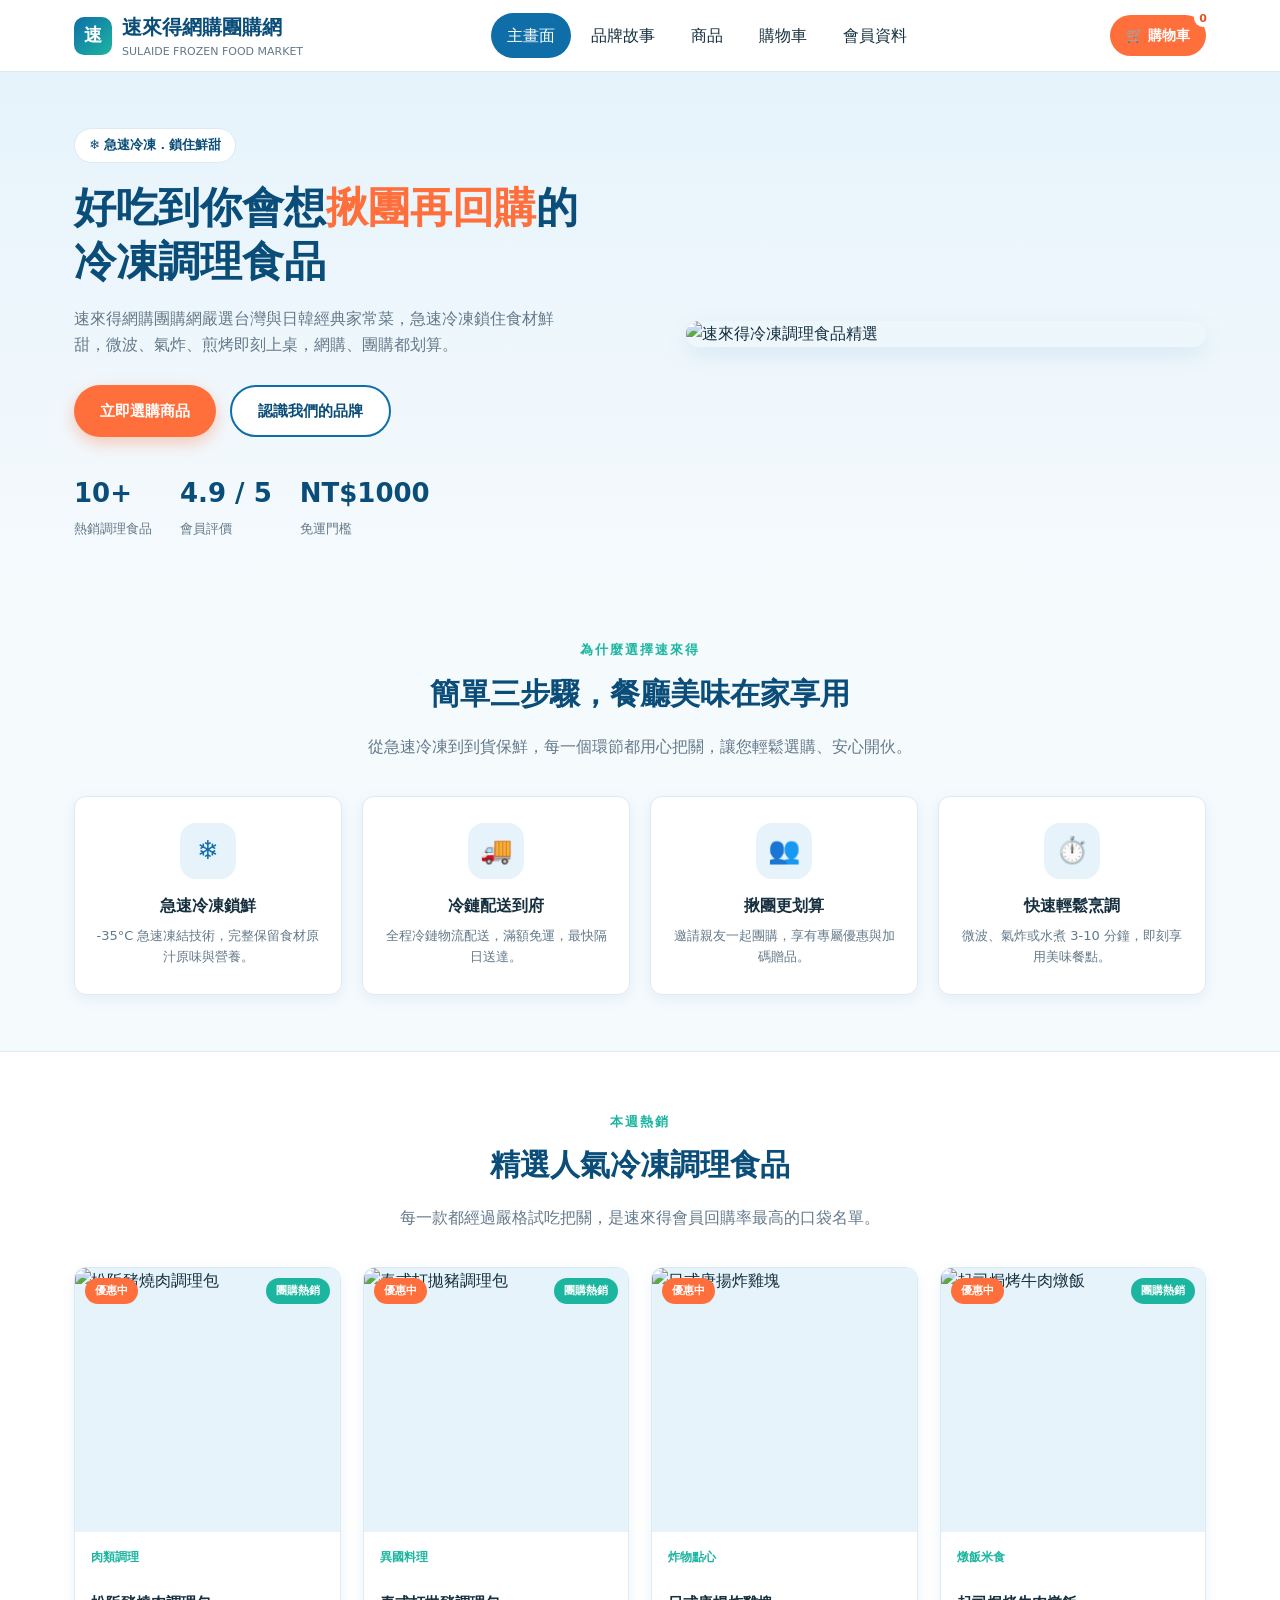
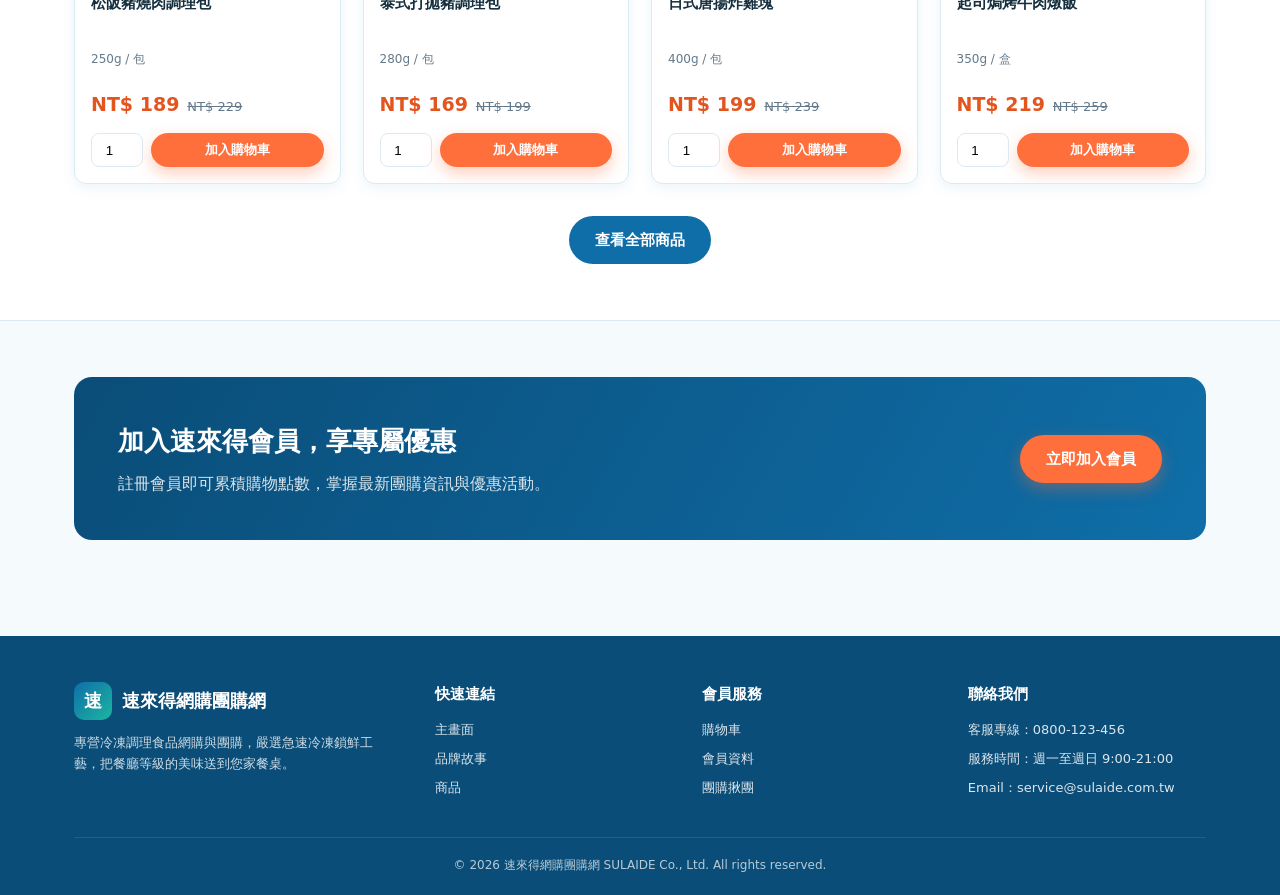
==== index.html @ c5a6b66e "建立速來得網購團購網冷凍食品電商網站 五頁式靜態網站（主畫面、品牌故事、商品、購物車、會員資料），共用固定導航列與品牌配色。 商品資料改為 10 項冷凍調理食品，串接 Supabase（frozen_" ====
<!DOCTYPE html>
<html lang="zh-Hant">
<head>
<meta charset="UTF-8">
<meta name="viewport" content="width=device-width, initial-scale=1.0">
<title>速來得網購團購網｜冷凍調理食品專賣</title>
<meta name="description" content="速來得網購團購網，嚴選冷凍調理食品，網購與團購最划算的選擇。">
<link rel="stylesheet" href="css/style.css">
</head>
<body>

<header class="site-header">
  <div class="nav-wrap">
    <a href="index.html" class="brand">
      <span class="brand-logo">速</span>
      <span>速來得網購團購網<small>SULAIDE FROZEN FOOD MARKET</small></span>
    </a>
    <button class="nav-toggle" aria-label="選單">☰</button>
    <nav class="main-nav">
      <ul>
        <li><a href="index.html" class="active">主畫面</a></li>
        <li><a href="brand-story.html">品牌故事</a></li>
        <li><a href="products.html">商品</a></li>
        <li><a href="cart.html">購物車</a></li>
        <li><a href="member.html">會員資料</a></li>
      </ul>
    </nav>
    <a href="cart.html" class="nav-cart-btn">🛒 購物車<span class="cart-badge">0</span></a>
  </div>
</header>

<main>

  <section class="hero">
    <div class="container hero-inner">
      <div>
        <span class="hero-tag">❄️ 急速冷凍．鎖住鮮甜</span>
        <h1>好吃到你會想<span>揪團再回購</span>的<br>冷凍調理食品</h1>
        <p>速來得網購團購網嚴選台灣與日韓經典家常菜，急速冷凍鎖住食材鮮甜，微波、氣炸、煎烤即刻上桌，網購、團購都划算。</p>
        <div class="hero-actions">
          <a href="products.html" class="btn btn-primary">立即選購商品</a>
          <a href="brand-story.html" class="btn btn-outline">認識我們的品牌</a>
        </div>
        <div class="hero-stats">
          <div><strong>10+</strong><span>熱銷調理食品</span></div>
          <div><strong>4.9 / 5</strong><span>會員評價</span></div>
          <div><strong>NT$1000</strong><span>免運門檻</span></div>
        </div>
      </div>
      <div class="hero-media">
        <img src="https://d8j0ntlcm91z4.cloudfront.net/user_3BVzWwzFpQMnczqiEQPK9nELTJU/hf_20260701_132415_3a5bf8ac-da9d-4d56-912f-b01a0984397f.png" alt="速來得冷凍調理食品精選">
      </div>
    </div>
  </section>

  <section>
    <div class="container">
      <div class="section-head">
        <span class="section-tag">為什麼選擇速來得</span>
        <h2>簡單三步驟，餐廳美味在家享用</h2>
        <p>從急速冷凍到到貨保鮮，每一個環節都用心把關，讓您輕鬆選購、安心開伙。</p>
      </div>
      <div class="feature-grid">
        <div class="feature-card">
          <div class="feature-icon">❄️</div>
          <h3>急速冷凍鎖鮮</h3>
          <p>-35°C 急速凍結技術，完整保留食材原汁原味與營養。</p>
        </div>
        <div class="feature-card">
          <div class="feature-icon">🚚</div>
          <h3>冷鏈配送到府</h3>
          <p>全程冷鏈物流配送，滿額免運，最快隔日送達。</p>
        </div>
        <div class="feature-card">
          <div class="feature-icon">👥</div>
          <h3>揪團更划算</h3>
          <p>邀請親友一起團購，享有專屬優惠與加碼贈品。</p>
        </div>
        <div class="feature-card">
          <div class="feature-icon">⏱️</div>
          <h3>快速輕鬆烹調</h3>
          <p>微波、氣炸或水煮 3-10 分鐘，即刻享用美味餐點。</p>
        </div>
      </div>
    </div>
  </section>

  <section style="background:var(--color-surface); border-top:1px solid var(--color-border); border-bottom:1px solid var(--color-border);">
    <div class="container">
      <div class="section-head">
        <span class="section-tag">本週熱銷</span>
        <h2>精選人氣冷凍調理食品</h2>
        <p>每一款都經過嚴格試吃把關，是速來得會員回購率最高的口袋名單。</p>
      </div>
      <div class="product-grid" id="featured-products"></div>
      <div class="text-center" style="margin-top:32px;">
        <a href="products.html" class="btn btn-secondary">查看全部商品</a>
      </div>
    </div>
  </section>

  <section>
    <div class="container">
      <div class="cta-banner">
        <div>
          <h2>加入速來得會員，享專屬優惠</h2>
          <p>註冊會員即可累積購物點數，掌握最新團購資訊與優惠活動。</p>
        </div>
        <a href="member.html" class="btn btn-primary">立即加入會員</a>
      </div>
    </div>
  </section>

</main>

<footer class="site-footer">
  <div class="container">
    <div class="footer-grid">
      <div>
        <div class="footer-brand"><span class="brand-logo">速</span>速來得網購團購網</div>
        <p class="footer-desc">專營冷凍調理食品網購與團購，嚴選急速冷凍鎖鮮工藝，把餐廳等級的美味送到您家餐桌。</p>
      </div>
      <div>
        <h4>快速連結</h4>
        <ul>
          <li><a href="index.html">主畫面</a></li>
          <li><a href="brand-story.html">品牌故事</a></li>
          <li><a href="products.html">商品</a></li>
        </ul>
      </div>
      <div>
        <h4>會員服務</h4>
        <ul>
          <li><a href="cart.html">購物車</a></li>
          <li><a href="member.html">會員資料</a></li>
          <li><a href="#">團購揪團</a></li>
        </ul>
      </div>
      <div>
        <h4>聯絡我們</h4>
        <ul>
          <li>客服專線：0800-123-456</li>
          <li>服務時間：週一至週日 9:00-21:00</li>
          <li>Email：service@sulaide.com.tw</li>
        </ul>
      </div>
    </div>
    <div class="footer-bottom">© 2026 速來得網購團購網 SULAIDE Co., Ltd. All rights reserved.</div>
  </div>
</footer>

<script src="https://cdn.jsdelivr.net/npm/@supabase/supabase-js@2"></script>
<script src="js/supabase-client.js"></script>
<script src="js/products-data.js"></script>
<script src="js/main.js"></script>
<script src="js/products.js"></script>
<script>
  renderProductGrid(document.getElementById("featured-products"), { limit: 4 });
</script>
</body>
</html>
---- css/style.css ----
/* ===================================================
   速來得網購團購網 - 品牌共用樣式
   =================================================== */

:root {
  --color-primary: #0f6ea8;
  --color-primary-dark: #0a4d78;
  --color-primary-light: #e6f3fb;
  --color-secondary: #1cb6a0;
  --color-accent: #ff6f3c;
  --color-accent-dark: #e2551f;
  --color-bg: #f5fafd;
  --color-surface: #ffffff;
  --color-text: #16303f;
  --color-muted: #64798a;
  --color-border: #dceaf3;
  --radius-lg: 18px;
  --radius-md: 12px;
  --radius-sm: 8px;
  --shadow-soft: 0 8px 24px rgba(15, 110, 168, 0.1);
  --shadow-card: 0 4px 14px rgba(15, 110, 168, 0.08);
  --header-height: 72px;
}

* { box-sizing: border-box; }

html { scroll-behavior: smooth; }

body {
  margin: 0;
  font-family: "Noto Sans TC", "PingFang TC", "Microsoft JhengHei", system-ui, sans-serif;
  background: var(--color-bg);
  color: var(--color-text);
  line-height: 1.6;
  padding-top: var(--header-height);
}

img { max-width: 100%; display: block; }
a { text-decoration: none; color: inherit; }
ul { list-style: none; margin: 0; padding: 0; }
button { font-family: inherit; cursor: pointer; }

.container {
  width: 100%;
  max-width: 1180px;
  margin: 0 auto;
  padding: 0 24px;
}

/* ---------- Header / Nav ---------- */
.site-header {
  position: fixed;
  top: 0; left: 0; right: 0;
  height: var(--header-height);
  background: rgba(255, 255, 255, 0.96);
  backdrop-filter: blur(6px);
  border-bottom: 1px solid var(--color-border);
  z-index: 1000;
}

.nav-wrap {
  max-width: 1180px;
  margin: 0 auto;
  padding: 0 24px;
  height: 100%;
  display: flex;
  align-items: center;
  justify-content: space-between;
  gap: 16px;
}

.brand {
  display: flex;
  align-items: center;
  gap: 10px;
  font-weight: 700;
  font-size: 20px;
  color: var(--color-primary-dark);
  white-space: nowrap;
}

.brand-logo {
  width: 38px;
  height: 38px;
  border-radius: 10px;
  background: linear-gradient(135deg, var(--color-primary), var(--color-secondary));
  display: flex;
  align-items: center;
  justify-content: center;
  color: #fff;
  font-size: 18px;
  font-weight: 800;
  flex-shrink: 0;
}

.brand small {
  display: block;
  font-size: 11px;
  font-weight: 400;
  color: var(--color-muted);
}

.main-nav ul {
  display: flex;
  gap: 4px;
}

.main-nav a {
  display: inline-block;
  padding: 10px 16px;
  border-radius: 999px;
  font-weight: 500;
  color: var(--color-text);
  transition: background 0.2s, color 0.2s;
}

.main-nav a:hover {
  background: var(--color-primary-light);
  color: var(--color-primary-dark);
}

.main-nav a.active {
  background: var(--color-primary);
  color: #fff;
}

.nav-cart-btn {
  position: relative;
  display: inline-flex;
  align-items: center;
  gap: 6px;
  padding: 9px 16px;
  border-radius: 999px;
  background: var(--color-accent);
  color: #fff;
  font-weight: 600;
  font-size: 14px;
  white-space: nowrap;
  transition: background 0.2s;
}
.nav-cart-btn:hover { background: var(--color-accent-dark); }

.cart-badge {
  position: absolute;
  top: -6px;
  right: -6px;
  background: #fff;
  color: var(--color-accent-dark);
  font-size: 11px;
  font-weight: 800;
  min-width: 18px;
  height: 18px;
  border-radius: 999px;
  display: flex;
  align-items: center;
  justify-content: center;
  padding: 0 4px;
}

.nav-toggle {
  display: none;
  width: 40px;
  height: 40px;
  border: none;
  background: var(--color-primary-light);
  border-radius: var(--radius-sm);
  font-size: 18px;
  color: var(--color-primary-dark);
}

@media (max-width: 860px) {
  .nav-toggle { display: inline-flex; align-items: center; justify-content: center; }
  .main-nav {
    position: absolute;
    top: var(--header-height);
    left: 0; right: 0;
    background: #fff;
    border-bottom: 1px solid var(--color-border);
    display: none;
    box-shadow: var(--shadow-soft);
  }
  .main-nav.open { display: block; }
  .main-nav ul { flex-direction: column; padding: 12px; gap: 4px; }
  .main-nav a { display: block; text-align: center; }
}

/* ---------- Buttons ---------- */
.btn {
  display: inline-flex;
  align-items: center;
  justify-content: center;
  gap: 8px;
  padding: 12px 26px;
  border-radius: 999px;
  font-weight: 700;
  font-size: 15px;
  border: none;
  transition: transform 0.15s, box-shadow 0.15s, background 0.2s;
}
.btn:active { transform: scale(0.97); }

.btn-primary {
  background: var(--color-accent);
  color: #fff;
  box-shadow: 0 6px 16px rgba(255, 111, 60, 0.35);
}
.btn-primary:hover { background: var(--color-accent-dark); }

.btn-outline {
  background: #fff;
  color: var(--color-primary-dark);
  border: 2px solid var(--color-primary);
}
.btn-outline:hover { background: var(--color-primary-light); }

.btn-secondary {
  background: var(--color-primary);
  color: #fff;
}
.btn-secondary:hover { background: var(--color-primary-dark); }

.btn-block { width: 100%; }
.btn-sm { padding: 8px 16px; font-size: 13px; }
.btn:disabled { opacity: 0.5; cursor: not-allowed; }

/* ---------- Hero ---------- */
.hero {
  background: linear-gradient(180deg, var(--color-primary-light) 0%, var(--color-bg) 100%);
  padding: 56px 0 40px;
}

.hero-inner {
  display: grid;
  grid-template-columns: 1.1fr 1fr;
  gap: 40px;
  align-items: center;
}

.hero-tag {
  display: inline-flex;
  align-items: center;
  gap: 6px;
  background: #fff;
  border: 1px solid var(--color-border);
  color: var(--color-primary-dark);
  font-size: 13px;
  font-weight: 700;
  padding: 6px 14px;
  border-radius: 999px;
  margin-bottom: 18px;
}

.hero h1 {
  font-size: 42px;
  line-height: 1.3;
  margin: 0 0 16px;
  color: var(--color-primary-dark);
}

.hero h1 span { color: var(--color-accent); }

.hero p {
  font-size: 16px;
  color: var(--color-muted);
  margin-bottom: 28px;
  max-width: 480px;
}

.hero-actions { display: flex; gap: 14px; flex-wrap: wrap; }

.hero-media {
  border-radius: var(--radius-lg);
  overflow: hidden;
  box-shadow: var(--shadow-soft);
}
.hero-media img { width: 100%; height: 100%; object-fit: cover; }

.hero-stats {
  display: flex;
  gap: 28px;
  margin-top: 36px;
  flex-wrap: wrap;
}
.hero-stats div strong {
  display: block;
  font-size: 26px;
  color: var(--color-primary-dark);
}
.hero-stats div span {
  font-size: 13px;
  color: var(--color-muted);
}

/* ---------- Section ---------- */
section { padding: 56px 0; }
.section-head {
  text-align: center;
  max-width: 640px;
  margin: 0 auto 36px;
}
.section-tag {
  color: var(--color-secondary);
  font-weight: 800;
  letter-spacing: 2px;
  font-size: 13px;
  text-transform: uppercase;
}
.section-head h2 {
  font-size: 30px;
  color: var(--color-primary-dark);
  margin: 8px 0 10px;
}
.section-head p { color: var(--color-muted); }

/* ---------- Feature Grid ---------- */
.feature-grid {
  display: grid;
  grid-template-columns: repeat(4, 1fr);
  gap: 20px;
}
.feature-card {
  background: var(--color-surface);
  border-radius: var(--radius-md);
  padding: 26px 20px;
  text-align: center;
  box-shadow: var(--shadow-card);
  border: 1px solid var(--color-border);
}
.feature-icon {
  width: 56px;
  height: 56px;
  border-radius: 16px;
  background: var(--color-primary-light);
  color: var(--color-primary);
  font-size: 26px;
  display: flex;
  align-items: center;
  justify-content: center;
  margin: 0 auto 14px;
}
.feature-card h3 { margin: 0 0 8px; font-size: 16px; color: var(--color-text); }
.feature-card p { margin: 0; font-size: 13px; color: var(--color-muted); }

@media (max-width: 860px) {
  .feature-grid { grid-template-columns: repeat(2, 1fr); }
}

/* ---------- Product Grid & Card ---------- */
.toolbar {
  display: flex;
  flex-wrap: wrap;
  gap: 12px;
  align-items: center;
  justify-content: space-between;
  margin-bottom: 28px;
}

.search-box {
  display: flex;
  align-items: center;
  gap: 8px;
  background: #fff;
  border: 1px solid var(--color-border);
  border-radius: 999px;
  padding: 8px 18px;
  flex: 1;
  min-width: 220px;
  max-width: 360px;
}
.search-box input {
  border: none;
  outline: none;
  flex: 1;
  font-size: 14px;
  background: transparent;
}

.chip-group { display: flex; gap: 8px; flex-wrap: wrap; }
.chip {
  padding: 8px 16px;
  border-radius: 999px;
  border: 1px solid var(--color-border);
  background: #fff;
  font-size: 13px;
  font-weight: 600;
  color: var(--color-muted);
}
.chip.active {
  background: var(--color-primary);
  border-color: var(--color-primary);
  color: #fff;
}

.product-grid {
  display: grid;
  grid-template-columns: repeat(4, 1fr);
  gap: 22px;
}

@media (max-width: 1024px) {
  .product-grid { grid-template-columns: repeat(3, 1fr); }
}
@media (max-width: 720px) {
  .product-grid { grid-template-columns: repeat(2, 1fr); }
  .feature-grid { grid-template-columns: repeat(2, 1fr); }
}

.product-card {
  background: var(--color-surface);
  border-radius: var(--radius-md);
  overflow: hidden;
  box-shadow: var(--shadow-card);
  border: 1px solid var(--color-border);
  display: flex;
  flex-direction: column;
  transition: transform 0.2s, box-shadow 0.2s;
}
.product-card:hover {
  transform: translateY(-4px);
  box-shadow: 0 14px 30px rgba(15, 110, 168, 0.16);
}

.product-thumb { position: relative; aspect-ratio: 1 / 1; overflow: hidden; background: var(--color-primary-light); }
.product-thumb img { width: 100%; height: 100%; object-fit: cover; }

.product-badge {
  position: absolute;
  top: 10px; left: 10px;
  background: var(--color-accent);
  color: #fff;
  font-size: 11px;
  font-weight: 800;
  padding: 4px 10px;
  border-radius: 999px;
}
.product-badge.group {
  left: auto;
  right: 10px;
  background: var(--color-secondary);
}

.product-body { padding: 16px; display: flex; flex-direction: column; gap: 8px; flex: 1; }
.product-cat { font-size: 12px; color: var(--color-secondary); font-weight: 700; }
.product-name { font-size: 15px; font-weight: 700; color: var(--color-text); }
.product-spec { font-size: 12px; color: var(--color-muted); }

.product-price-row {
  display: flex;
  align-items: baseline;
  gap: 8px;
  margin-top: auto;
}
.price-now { font-size: 19px; font-weight: 800; color: var(--color-accent-dark); }
.price-old { font-size: 13px; color: var(--color-muted); text-decoration: line-through; }

.product-actions { display: flex; gap: 8px; margin-top: 6px; }
.qty-input {
  width: 52px;
  text-align: center;
  border: 1px solid var(--color-border);
  border-radius: var(--radius-sm);
  padding: 8px 4px;
}

/* ---------- Story page ---------- */
.story-hero {
  position: relative;
  border-radius: var(--radius-lg);
  overflow: hidden;
  box-shadow: var(--shadow-soft);
}
.story-hero img { width: 100%; height: 340px; object-fit: cover; }
.story-hero-caption {
  position: absolute; bottom: 0; left: 0; right: 0;
  padding: 26px 30px;
  background: linear-gradient(0deg, rgba(10,77,120,0.85), transparent);
  color: #fff;
}
.story-hero-caption h1 { margin: 0; font-size: 30px; }
.story-hero-caption p { margin: 6px 0 0; opacity: 0.9; }

.timeline {
  display: grid;
  grid-template-columns: repeat(4, 1fr);
  gap: 20px;
  margin-top: 10px;
}
.timeline-item {
  background: var(--color-surface);
  border: 1px solid var(--color-border);
  border-radius: var(--radius-md);
  padding: 22px 18px;
  box-shadow: var(--shadow-card);
}
.timeline-item .year { color: var(--color-accent-dark); font-weight: 800; font-size: 20px; }
.timeline-item h4 { margin: 6px 0; color: var(--color-primary-dark); }
.timeline-item p { margin: 0; font-size: 13px; color: var(--color-muted); }

@media (max-width: 860px) {
  .timeline { grid-template-columns: repeat(2, 1fr); }
}

.value-grid {
  display: grid;
  grid-template-columns: repeat(3, 1fr);
  gap: 20px;
}
@media (max-width: 860px) { .value-grid { grid-template-columns: 1fr; } }

.value-card {
  background: linear-gradient(160deg, var(--color-primary) 0%, var(--color-primary-dark) 100%);
  color: #fff;
  border-radius: var(--radius-md);
  padding: 28px 24px;
}
.value-card h3 { margin: 0 0 10px; }
.value-card p { margin: 0; opacity: 0.9; font-size: 14px; }

/* ---------- Cart page ---------- */
.cart-layout {
  display: grid;
  grid-template-columns: 2fr 1fr;
  gap: 28px;
  align-items: start;
}
@media (max-width: 900px) {
  .cart-layout { grid-template-columns: 1fr; }
}

.cart-list {
  background: var(--color-surface);
  border: 1px solid var(--color-border);
  border-radius: var(--radius-md);
  overflow: hidden;
}

.cart-row {
  display: grid;
  grid-template-columns: 72px 1fr auto auto auto;
  gap: 14px;
  align-items: center;
  padding: 16px;
  border-bottom: 1px solid var(--color-border);
}
.cart-row:last-child { border-bottom: none; }
.cart-row img { width: 72px; height: 72px; border-radius: var(--radius-sm); object-fit: cover; }
.cart-row .name { font-weight: 700; font-size: 14px; }
.cart-row .spec { font-size: 12px; color: var(--color-muted); }
.cart-row .price { font-weight: 800; color: var(--color-accent-dark); white-space: nowrap; }

.qty-control {
  display: flex;
  align-items: center;
  border: 1px solid var(--color-border);
  border-radius: 999px;
  overflow: hidden;
}
.qty-control button {
  width: 28px; height: 28px;
  border: none;
  background: var(--color-primary-light);
  color: var(--color-primary-dark);
  font-weight: 700;
}
.qty-control span { width: 32px; text-align: center; font-size: 13px; }

.remove-btn {
  border: none;
  background: none;
  color: #c0392b;
  font-size: 13px;
  font-weight: 700;
}

.cart-empty {
  text-align: center;
  padding: 60px 20px;
  color: var(--color-muted);
}
.cart-empty .icon { font-size: 44px; margin-bottom: 12px; }

.summary-card {
  background: var(--color-surface);
  border: 1px solid var(--color-border);
  border-radius: var(--radius-md);
  padding: 24px;
  box-shadow: var(--shadow-card);
}
.summary-card h3 { margin-top: 0; color: var(--color-primary-dark); }
.summary-row {
  display: flex;
  justify-content: space-between;
  font-size: 14px;
  margin-bottom: 10px;
  color: var(--color-muted);
}
.summary-row.total {
  font-size: 18px;
  font-weight: 800;
  color: var(--color-text);
  border-top: 1px dashed var(--color-border);
  padding-top: 14px;
  margin-top: 14px;
}
.summary-note {
  background: var(--color-primary-light);
  color: var(--color-primary-dark);
  border-radius: var(--radius-sm);
  padding: 10px 14px;
  font-size: 12px;
  margin: 14px 0;
}

/* ---------- Member page ---------- */
.member-layout {
  display: grid;
  grid-template-columns: 320px 1fr;
  gap: 28px;
  align-items: start;
}
@media (max-width: 900px) {
  .member-layout { grid-template-columns: 1fr; }
}

.member-card {
  background: linear-gradient(160deg, var(--color-primary) 0%, var(--color-secondary) 100%);
  color: #fff;
  border-radius: var(--radius-lg);
  padding: 30px 24px;
  text-align: center;
}
.member-avatar {
  width: 84px; height: 84px;
  border-radius: 50%;
  background: rgba(255,255,255,0.25);
  display: flex;
  align-items: center;
  justify-content: center;
  font-size: 34px;
  margin: 0 auto 14px;
  border: 3px solid rgba(255,255,255,0.5);
}
.member-card h3 { margin: 4px 0; }
.member-level {
  display: inline-block;
  background: rgba(255,255,255,0.2);
  padding: 4px 14px;
  border-radius: 999px;
  font-size: 12px;
  margin-top: 6px;
}
.member-points {
  margin-top: 18px;
  background: rgba(255,255,255,0.15);
  border-radius: var(--radius-md);
  padding: 14px;
}
.member-points strong { font-size: 24px; display: block; }
.member-points span { font-size: 12px; opacity: 0.85; }

.form-card {
  background: var(--color-surface);
  border: 1px solid var(--color-border);
  border-radius: var(--radius-md);
  padding: 28px;
  box-shadow: var(--shadow-card);
}
.form-card h3 { margin-top: 0; color: var(--color-primary-dark); }
.form-grid {
  display: grid;
  grid-template-columns: 1fr 1fr;
  gap: 16px;
}
@media (max-width: 600px) { .form-grid { grid-template-columns: 1fr; } }

.form-field { display: flex; flex-direction: column; gap: 6px; margin-bottom: 4px; }
.form-field.full { grid-column: 1 / -1; }
.form-field label { font-size: 13px; font-weight: 700; color: var(--color-text); }
.form-field input, .form-field textarea {
  border: 1px solid var(--color-border);
  border-radius: var(--radius-sm);
  padding: 11px 14px;
  font-size: 14px;
  font-family: inherit;
  outline: none;
  transition: border-color 0.2s;
}
.form-field input:focus, .form-field textarea:focus { border-color: var(--color-primary); }

.auth-tabs { display: flex; gap: 8px; margin-bottom: 20px; }
.auth-tabs button {
  flex: 1;
  padding: 10px;
  border-radius: var(--radius-sm);
  border: 1px solid var(--color-border);
  background: #fff;
  font-weight: 700;
  color: var(--color-muted);
}
.auth-tabs button.active { background: var(--color-primary); color: #fff; border-color: var(--color-primary); }

.form-msg { font-size: 13px; padding: 10px 14px; border-radius: var(--radius-sm); margin-bottom: 14px; display: none; }
.form-msg.show { display: block; }
.form-msg.success { background: #e5f8ef; color: #1a9b62; }
.form-msg.error { background: #fdecea; color: #c0392b; }

.order-history { margin-top: 24px; }
.order-item {
  display: flex;
  justify-content: space-between;
  padding: 14px 16px;
  border: 1px solid var(--color-border);
  border-radius: var(--radius-sm);
  margin-bottom: 10px;
  font-size: 13px;
}

/* ---------- CTA banner ---------- */
.cta-banner {
  background: linear-gradient(120deg, var(--color-primary-dark), var(--color-primary));
  border-radius: var(--radius-lg);
  padding: 44px;
  color: #fff;
  display: flex;
  align-items: center;
  justify-content: space-between;
  gap: 20px;
  flex-wrap: wrap;
}
.cta-banner h2 { margin: 0 0 8px; font-size: 26px; }
.cta-banner p { margin: 0; opacity: 0.85; }

/* ---------- Footer ---------- */
.site-footer {
  background: var(--color-primary-dark);
  color: #fff;
  padding: 46px 0 20px;
  margin-top: 40px;
}
.footer-grid {
  display: grid;
  grid-template-columns: 1.4fr 1fr 1fr 1fr;
  gap: 28px;
  margin-bottom: 30px;
}
@media (max-width: 860px) { .footer-grid { grid-template-columns: 1fr 1fr; } }
.footer-grid h4 { margin: 0 0 14px; font-size: 15px; }
.footer-grid ul li { margin-bottom: 8px; font-size: 13px; opacity: 0.85; }
.footer-brand { display: flex; align-items: center; gap: 10px; font-weight: 800; font-size: 18px; margin-bottom: 12px; }
.footer-desc { font-size: 13px; opacity: 0.8; max-width: 320px; }
.footer-bottom {
  border-top: 1px solid rgba(255,255,255,0.15);
  padding-top: 18px;
  text-align: center;
  font-size: 12px;
  opacity: 0.7;
}

/* ---------- Toast ---------- */
.toast {
  position: fixed;
  bottom: 26px;
  left: 50%;
  transform: translateX(-50%) translateY(20px);
  background: var(--color-text);
  color: #fff;
  padding: 12px 22px;
  border-radius: 999px;
  font-size: 14px;
  font-weight: 600;
  opacity: 0;
  pointer-events: none;
  transition: opacity 0.25s, transform 0.25s;
  z-index: 2000;
}
.toast.show {
  opacity: 1;
  transform: translateX(-50%) translateY(0);
}

/* ---------- Utility ---------- */
.text-center { text-align: center; }
.mt-0 { margin-top: 0; }
.badge-line { display: flex; gap: 10px; flex-wrap: wrap; margin-top: 14px; }
.badge-line span {
  background: var(--color-primary-light);
  color: var(--color-primary-dark);
  font-size: 12px;
  font-weight: 700;
  padding: 6px 12px;
  border-radius: 999px;
}
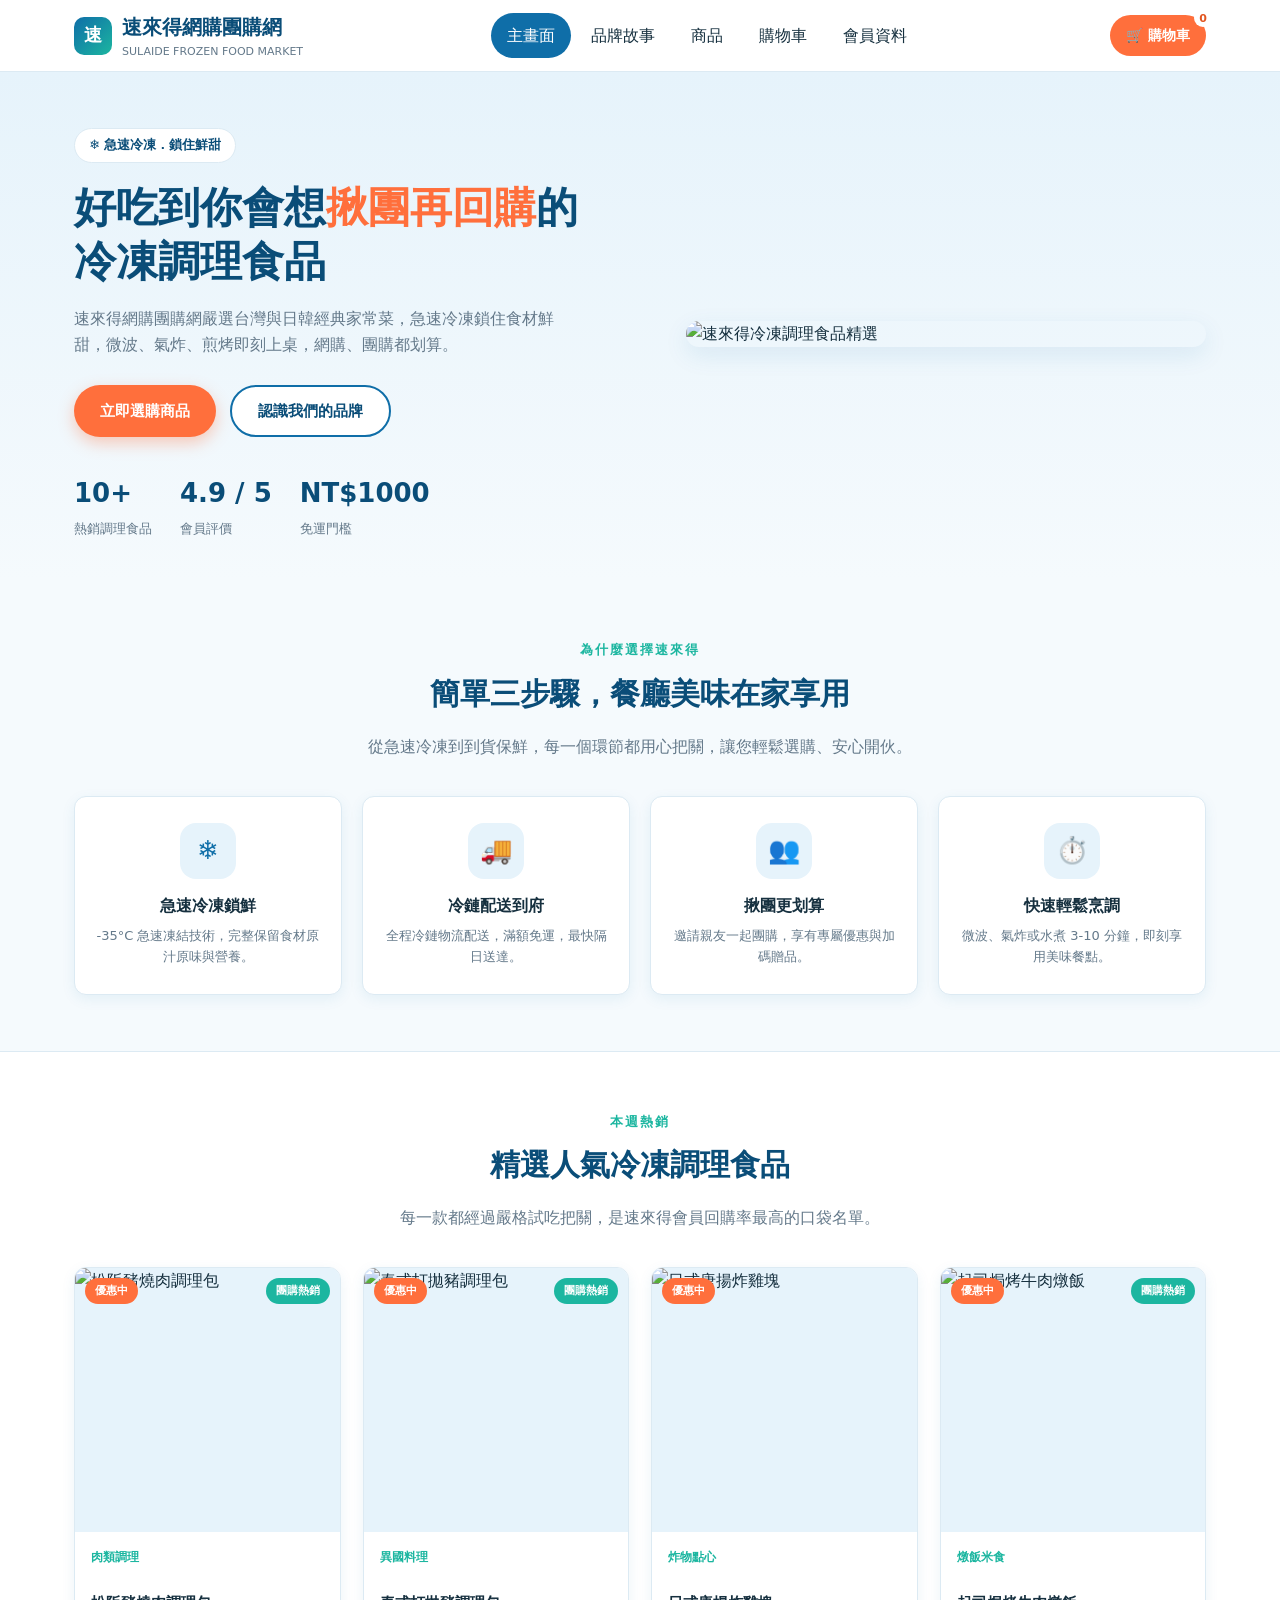
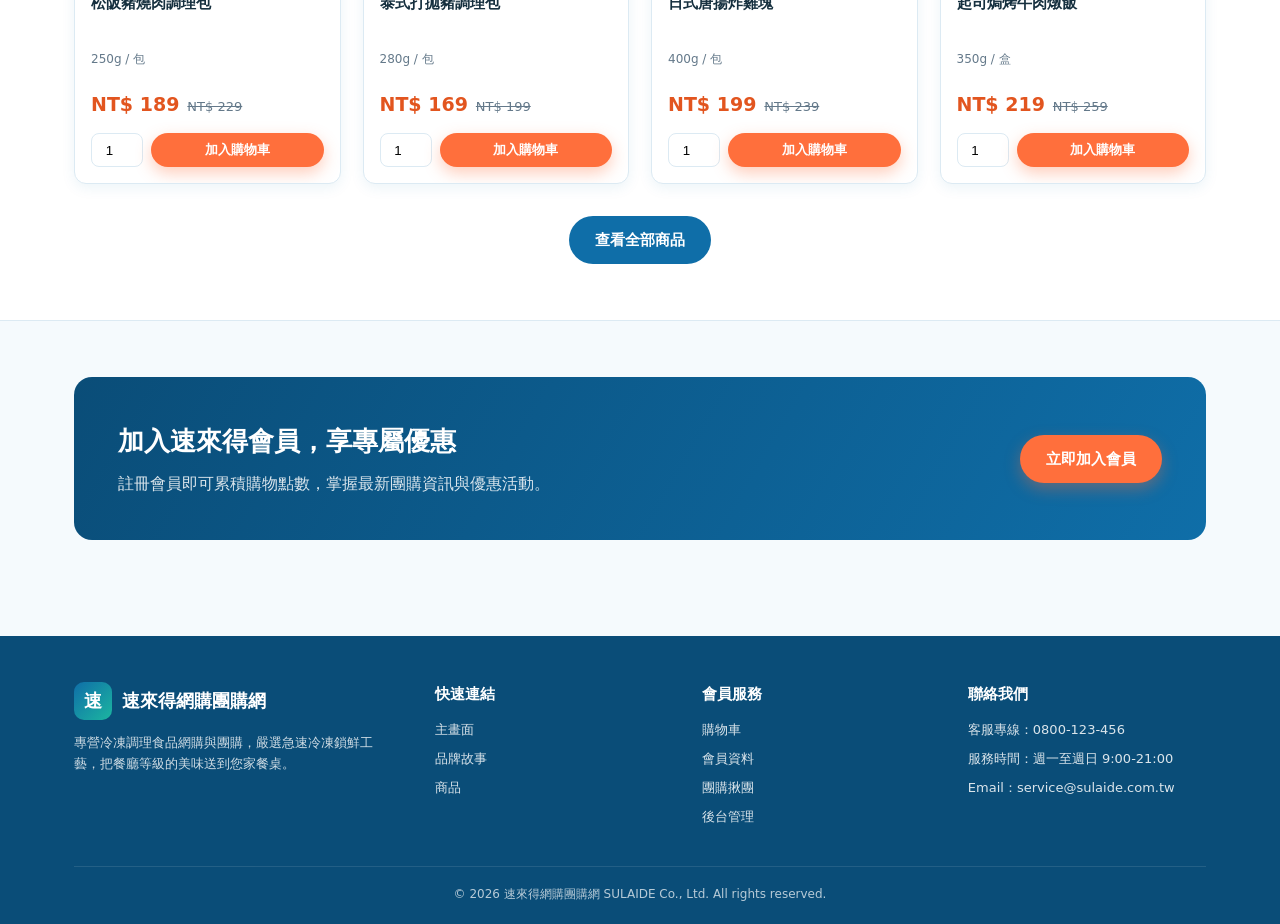
==== commit 945df17e: "新增結帳成功畫面與後台訂單儀表板 購物車結帳流程新增收件人資訊表單，送出後將訂單寫入 Supabase（frozen_orders/frozen_order_items）並顯示訂單成立結果畫面（訂單編" ====
--- a/index.html
+++ b/index.html
@@ -134,6 +134,7 @@
           <li><a href="cart.html">購物車</a></li>
           <li><a href="member.html">會員資料</a></li>
           <li><a href="#">團購揪團</a></li>
+          <li><a href="dashboard.html" target="_blank">後台管理</a></li>
         </ul>
       </div>
       <div>
--- a/css/style.css
+++ b/css/style.css
@@ -756,6 +756,57 @@
   opacity: 0.7;
 }
 
+/* ---------- Dashboard ---------- */
+.stat-grid {
+  display: grid;
+  grid-template-columns: repeat(4, 1fr);
+  gap: 20px;
+  margin-bottom: 28px;
+}
+@media (max-width: 860px) { .stat-grid { grid-template-columns: repeat(2, 1fr); } }
+
+.stat-card {
+  background: var(--color-surface);
+  border: 1px solid var(--color-border);
+  border-radius: var(--radius-md);
+  padding: 20px;
+  box-shadow: var(--shadow-card);
+}
+.stat-card span { font-size: 13px; color: var(--color-muted); }
+.stat-card strong { display: block; font-size: 26px; color: var(--color-primary-dark); margin-top: 6px; }
+
+.dashboard-table-wrap {
+  background: var(--color-surface);
+  border: 1px solid var(--color-border);
+  border-radius: var(--radius-md);
+  overflow-x: auto;
+  box-shadow: var(--shadow-card);
+}
+.dashboard-table {
+  width: 100%;
+  border-collapse: collapse;
+  font-size: 13px;
+  min-width: 720px;
+}
+.dashboard-table th, .dashboard-table td {
+  padding: 12px 14px;
+  text-align: left;
+  border-bottom: 1px solid var(--color-border);
+  vertical-align: top;
+}
+.dashboard-table th {
+  background: var(--color-primary-light);
+  color: var(--color-primary-dark);
+  font-weight: 700;
+  white-space: nowrap;
+}
+.dashboard-table select {
+  padding: 6px 10px;
+  border-radius: var(--radius-sm);
+  border: 1px solid var(--color-border);
+  font-size: 12px;
+}
+
 /* ---------- Toast ---------- */
 .toast {
   position: fixed;
